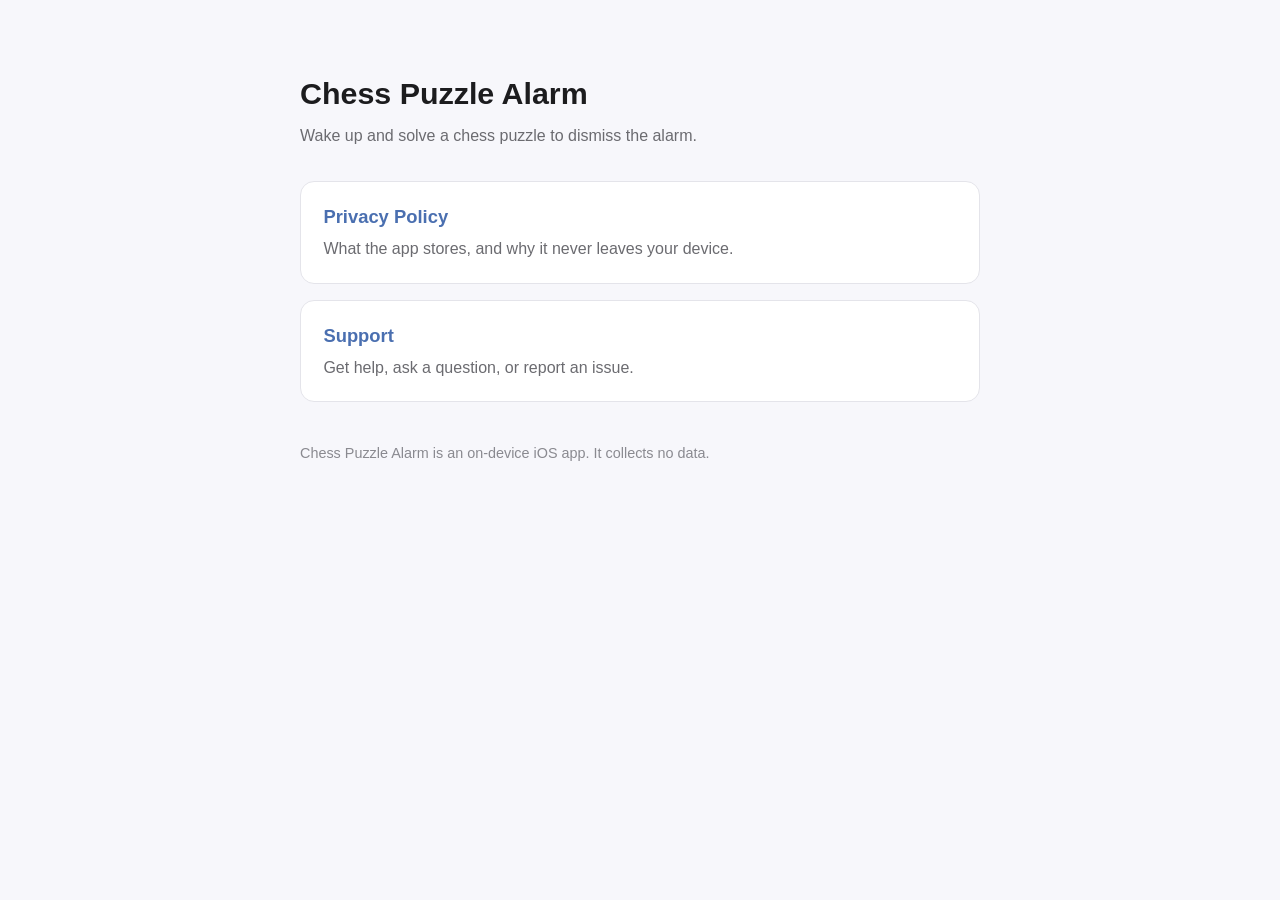
==== index.html @ 51ff82ed "Add privacy policy and support pages for Chess Puzzle Alarm" ====
<!DOCTYPE html>
<html lang="en">
<head>
<meta charset="UTF-8">
<meta name="viewport" content="width=device-width, initial-scale=1.0">
<title>Chess Puzzle Alarm</title>
<link rel="stylesheet" href="style.css">
</head>
<body>
  <h1>Chess Puzzle Alarm</h1>
  <p class="tag">Wake up and solve a chess puzzle to dismiss the alarm.</p>

  <a class="card" href="privacy.html">
    <h2>Privacy Policy</h2>
    <p>What the app stores, and why it never leaves your device.</p>
  </a>

  <a class="card" href="support.html">
    <h2>Support</h2>
    <p>Get help, ask a question, or report an issue.</p>
  </a>

  <footer>Chess Puzzle Alarm is an on-device iOS app. It collects no data.</footer>
</body>
</html>
---- style.css ----
:root { color-scheme: light dark; }
* { box-sizing: border-box; }
body {
  font-family: -apple-system, BlinkMacSystemFont, "Segoe UI", Roboto, Helvetica, Arial, sans-serif;
  line-height: 1.65;
  max-width: 720px;
  margin: 0 auto;
  padding: 3rem 1.25rem 4rem;
  color: #1c1c1e;
  background: #f7f7fb;
}
h1 { font-size: 1.9rem; margin-bottom: 0.25rem; }
h2 { font-size: 1.2rem; margin-top: 2rem; }
.tag { color: #6b6b70; margin: 0 0 2rem; }
.updated { color: #8a8a90; font-style: italic; margin-top: 0; }
a { color: #4a6fb0; }
ul { padding-left: 1.25rem; }
li { margin-bottom: 0.35rem; }
.back { display: inline-block; margin-bottom: 1.5rem; font-size: 0.95rem; }
.card {
  display: block;
  background: #ffffff;
  border: 1px solid #e4e4ea;
  border-radius: 14px;
  padding: 1.25rem 1.4rem;
  margin-bottom: 1rem;
  text-decoration: none;
  color: inherit;
}
.card:hover { border-color: #4a6fb0; }
.card h2 { margin: 0 0 0.25rem; font-size: 1.15rem; color: #4a6fb0; }
.card p { margin: 0; color: #6b6b70; }
footer { margin-top: 2.5rem; color: #8a8a90; font-size: 0.9rem; }
@media (prefers-color-scheme: dark) {
  body { color: #ececf0; background: #0e0e12; }
  .tag, .card p, footer { color: #9a9aa2; }
  .updated { color: #7a7a82; }
  a, .card h2 { color: #7aa0e0; }
  .card { background: #1a1a20; border-color: #2a2a32; }
}
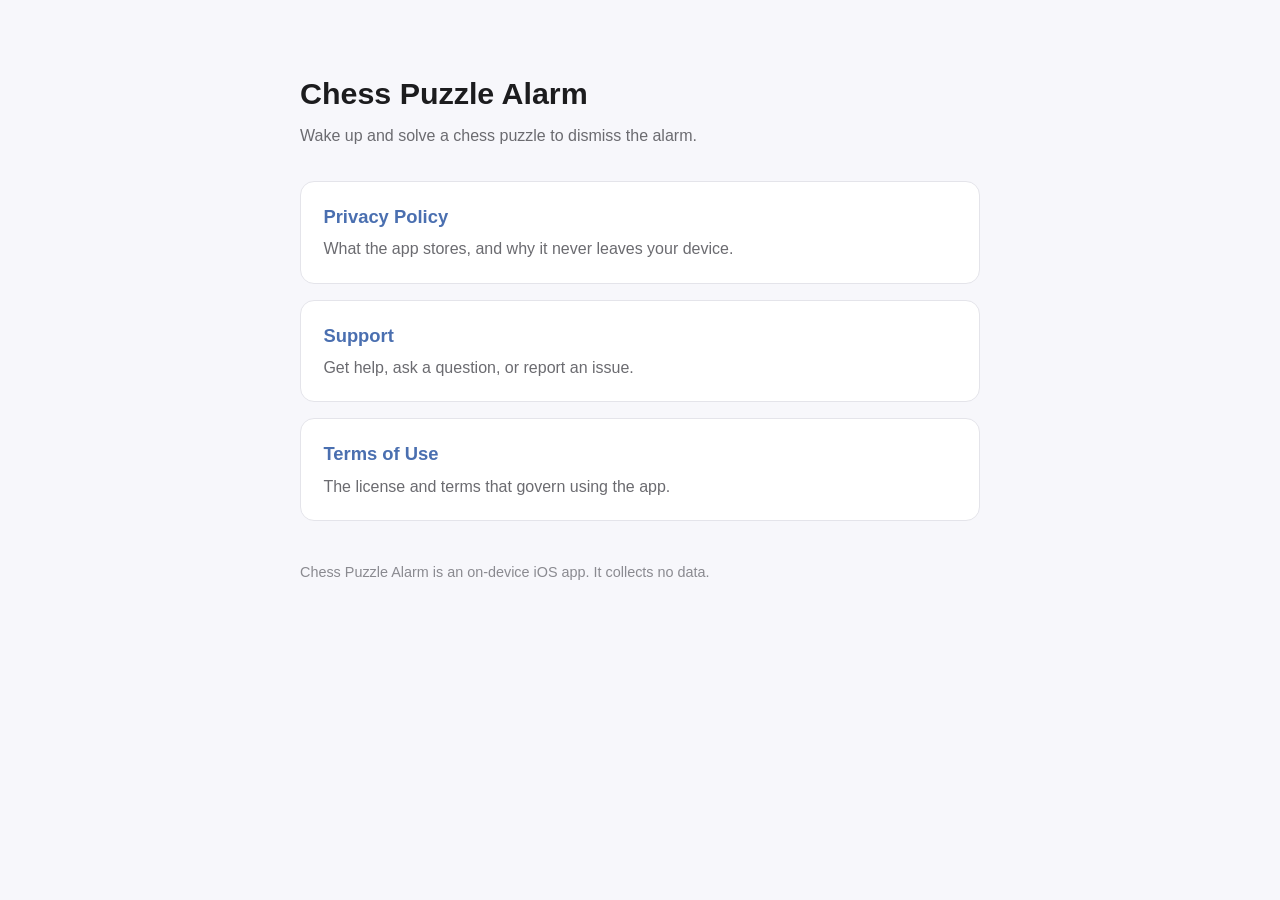
==== commit e5612861: "Add Terms of Use page" ====
--- a/index.html
+++ b/index.html
@@ -20,6 +20,11 @@
     <p>Get help, ask a question, or report an issue.</p>
   </a>
 
+  <a class="card" href="terms.html">
+    <h2>Terms of Use</h2>
+    <p>The license and terms that govern using the app.</p>
+  </a>
+
   <footer>Chess Puzzle Alarm is an on-device iOS app. It collects no data.</footer>
 </body>
 </html>
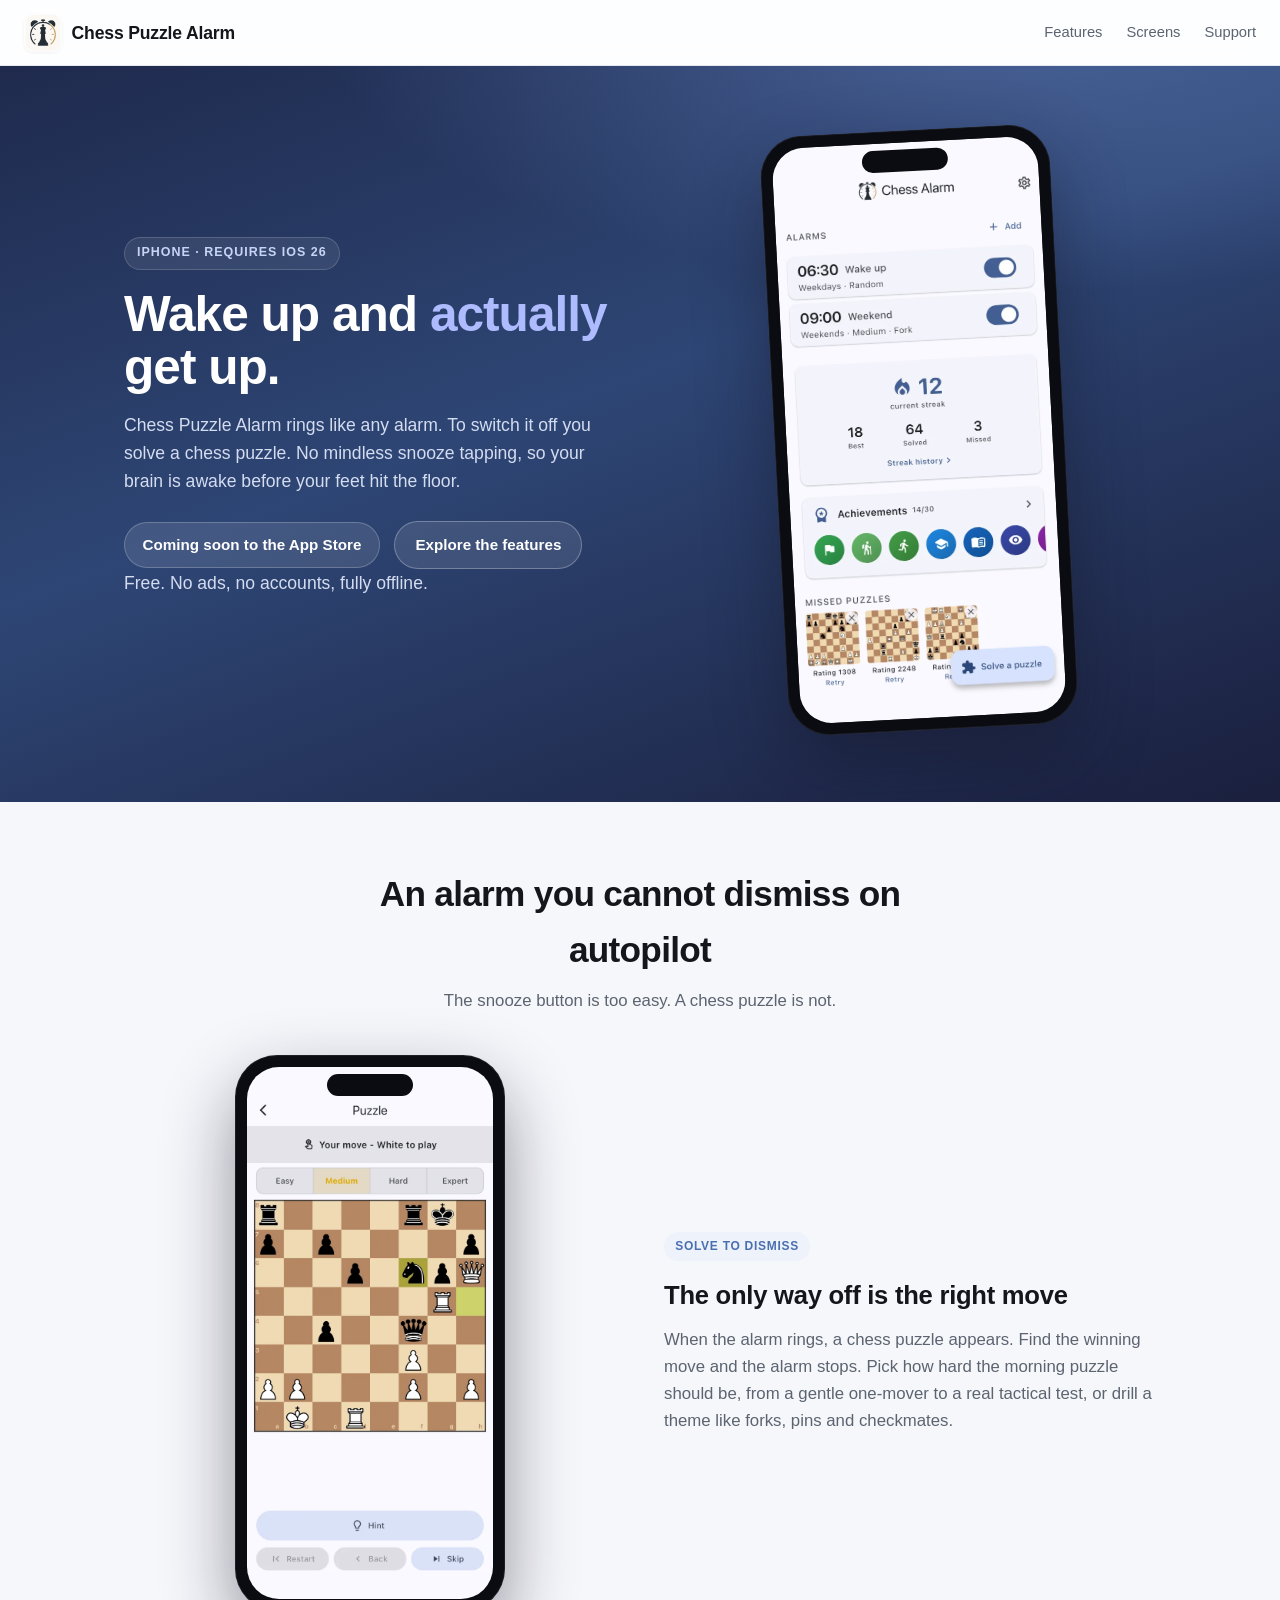
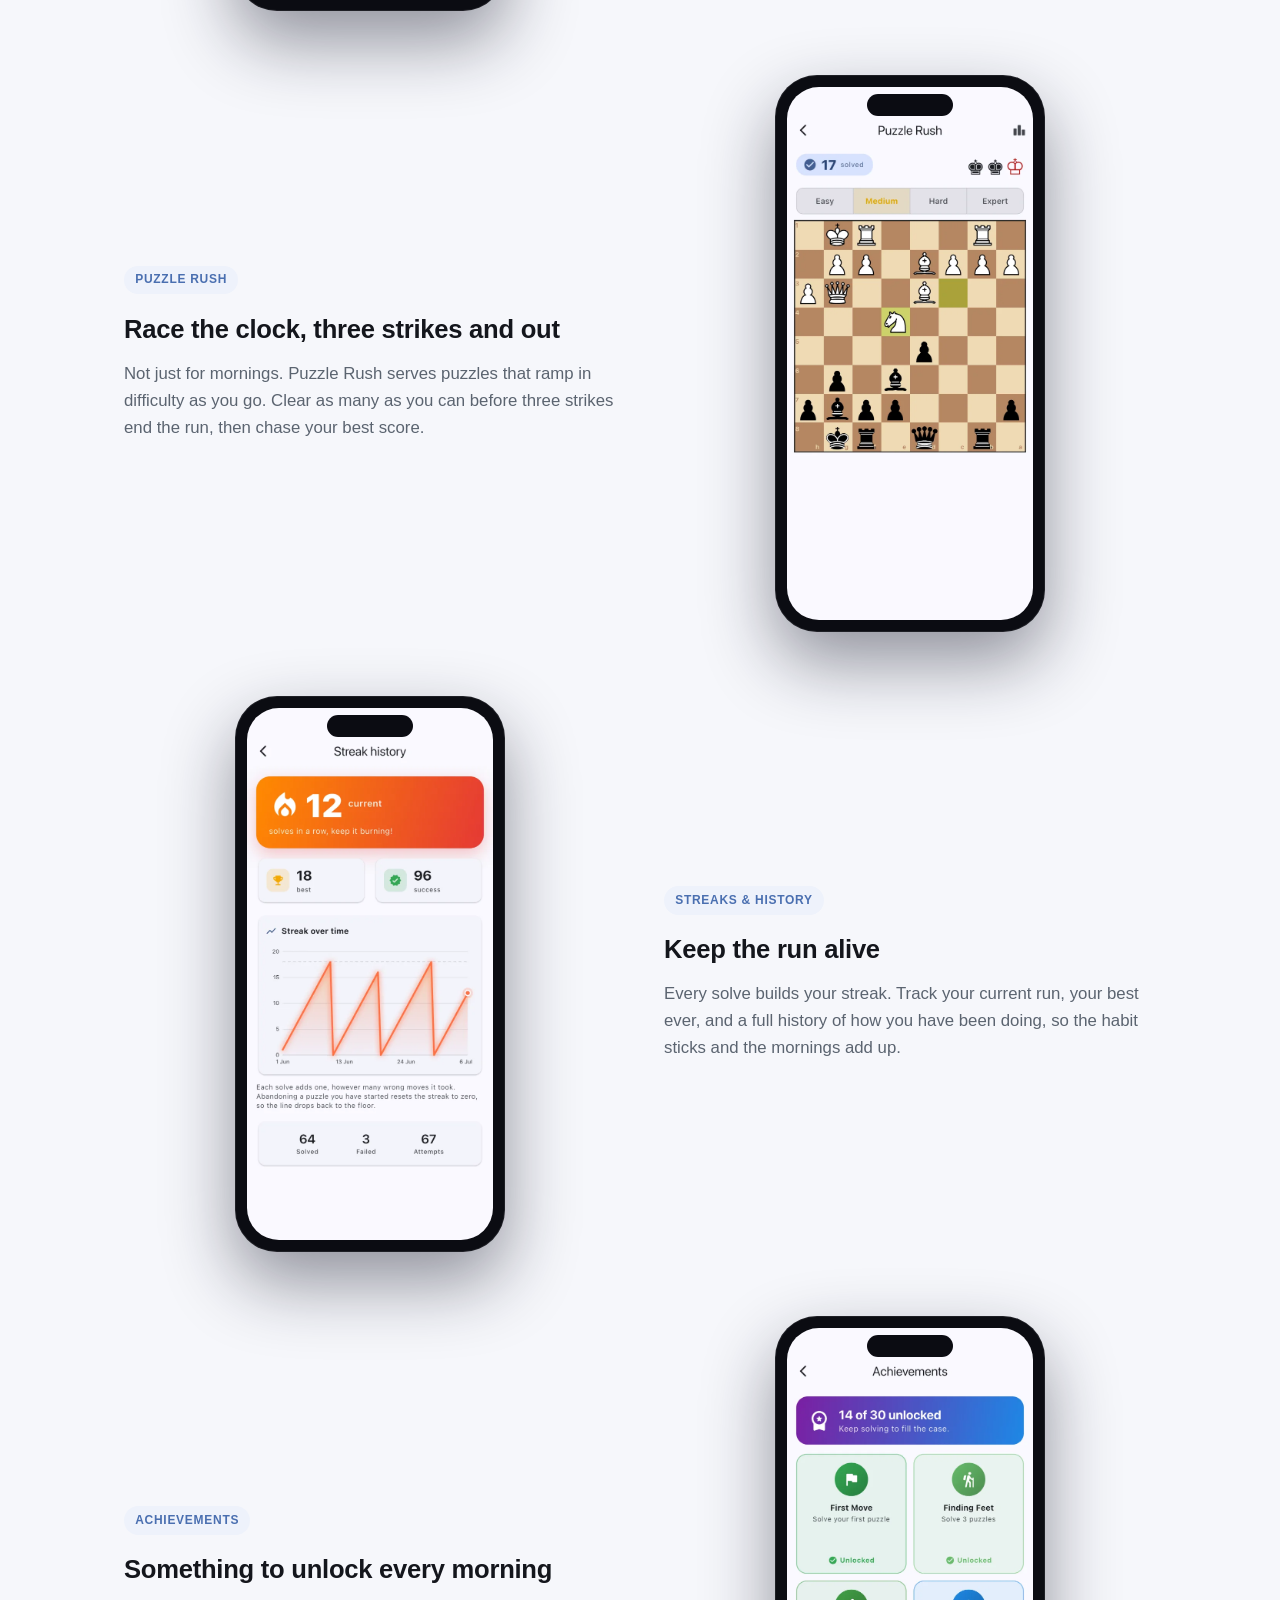
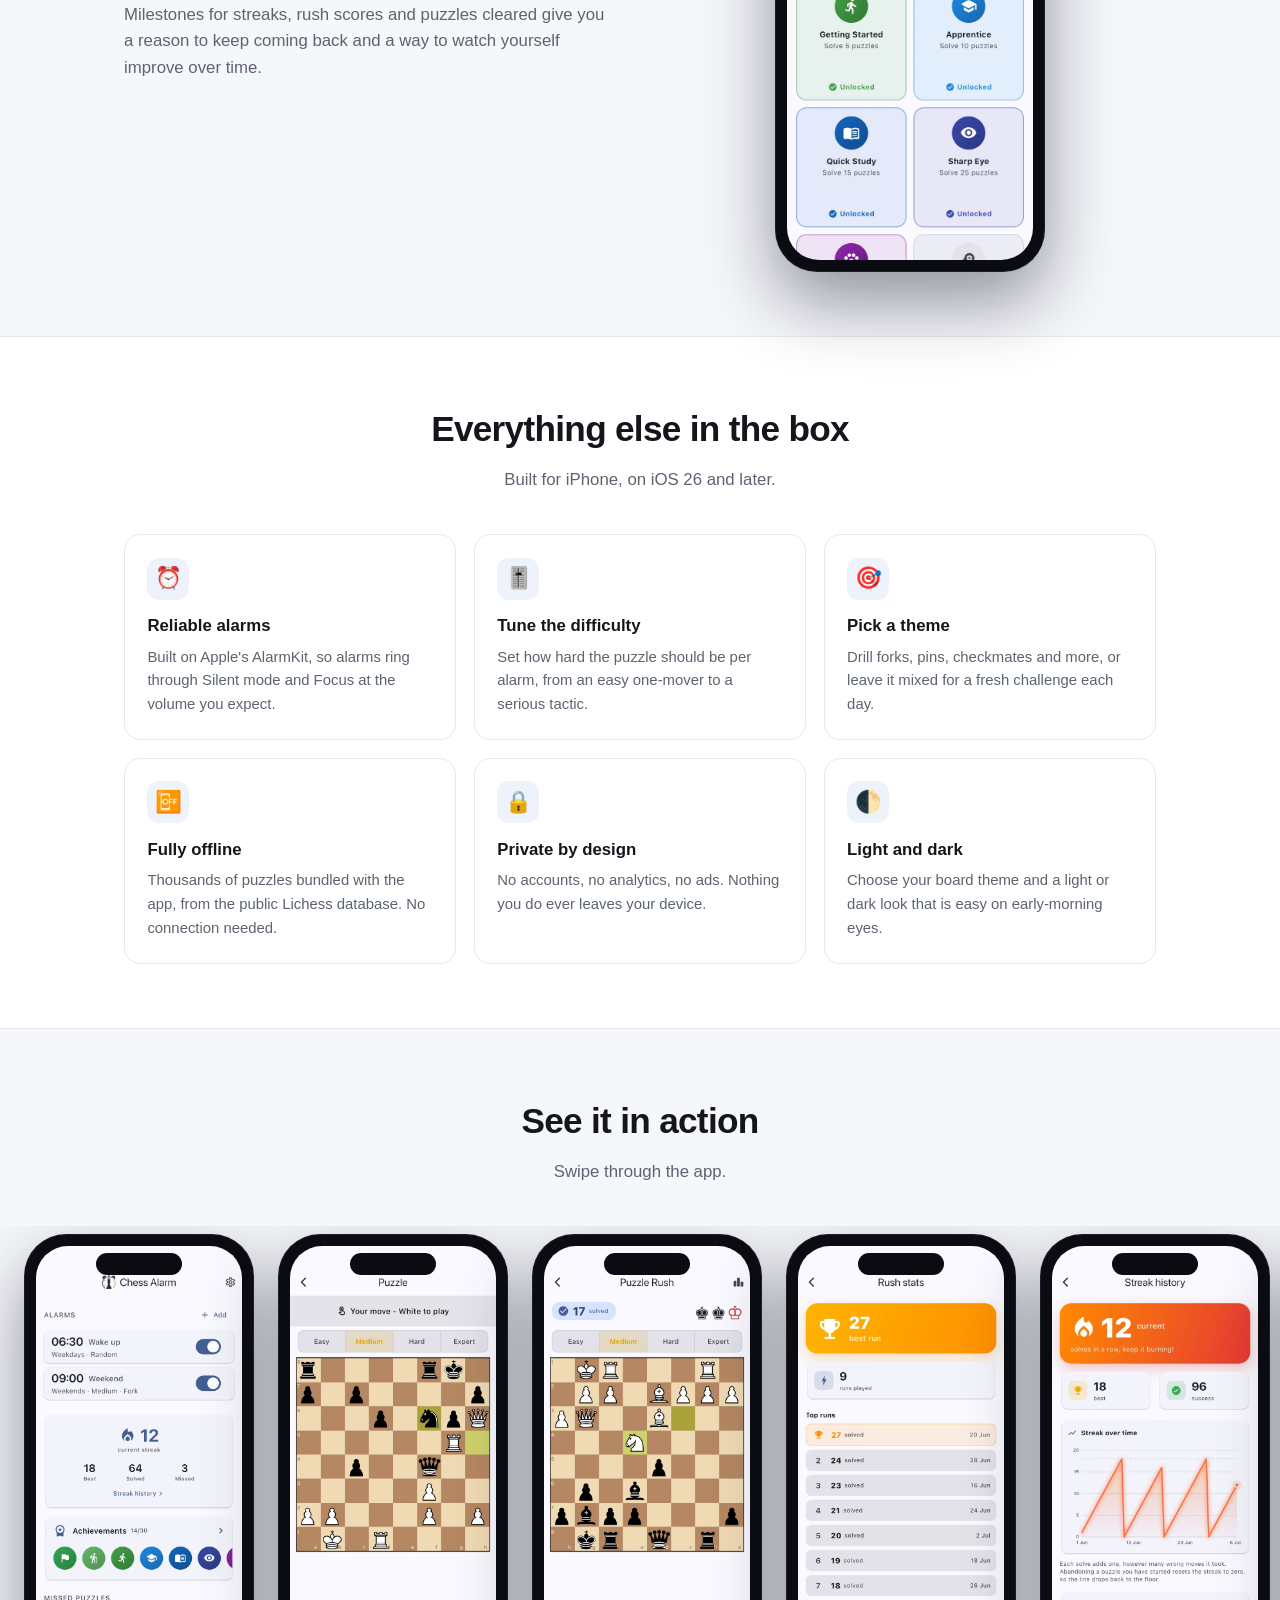
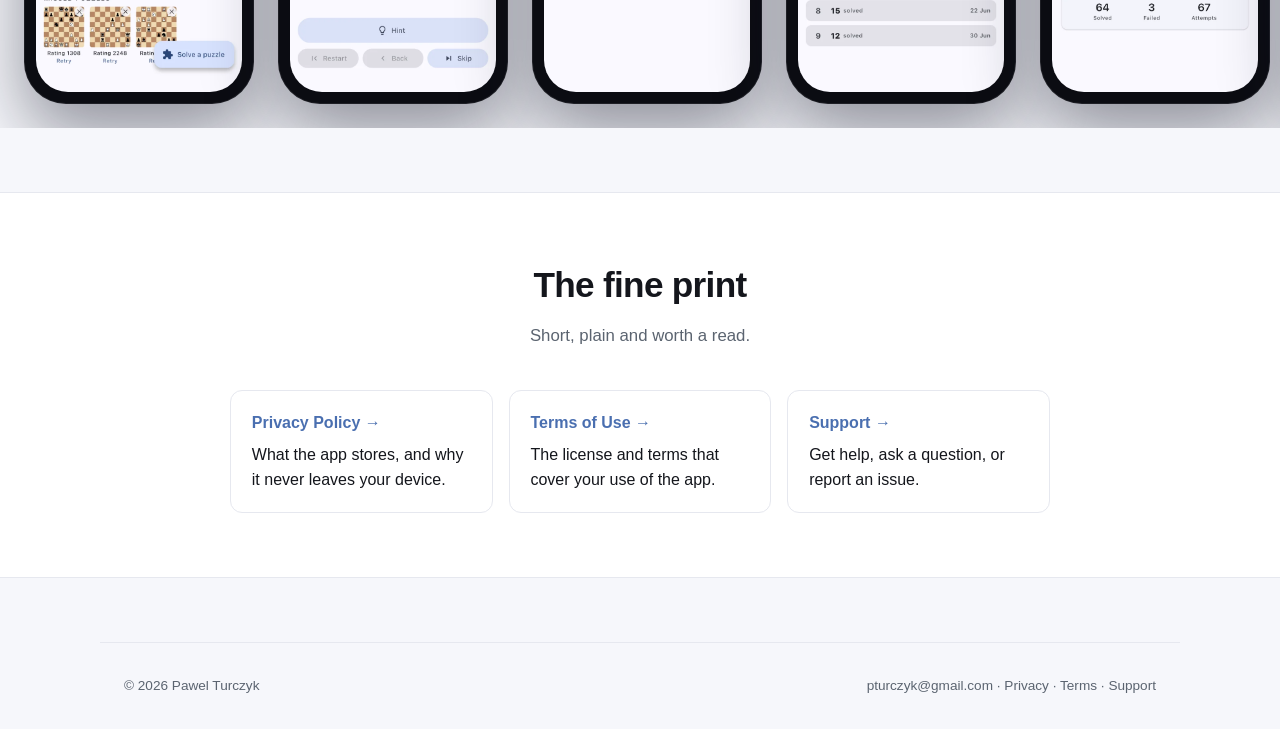
==== commit dce74207: "Rebuild landing page with screenshots and shared styling" ====
--- a/index.html
+++ b/index.html
@@ -1,30 +1,257 @@
 <!DOCTYPE html>
 <html lang="en">
 <head>
-<meta charset="UTF-8">
-<meta name="viewport" content="width=device-width, initial-scale=1.0">
-<title>Chess Puzzle Alarm</title>
-<link rel="stylesheet" href="style.css">
+  <meta charset="utf-8">
+  <meta name="viewport" content="width=device-width, initial-scale=1">
+  <title>Chess Puzzle Alarm - Solve a puzzle to wake up</title>
+  <meta name="description" content="An iPhone alarm you dismiss by solving a chess puzzle. No mindless snooze. Reliable AlarmKit alarms, Puzzle Rush, streaks and thousands of offline puzzles. Requires iOS 26.">
+  <meta name="theme-color" content="#2e4675">
+  <link rel="canonical" href="https://pturczyk.github.io/chess-puzzle-alarm-site/">
+
+  <meta property="og:type" content="website">
+  <meta property="og:site_name" content="Chess Puzzle Alarm">
+  <meta property="og:title" content="Chess Puzzle Alarm - Solve a puzzle to wake up">
+  <meta property="og:description" content="An iPhone alarm you dismiss by solving a chess puzzle. No mindless snooze. Reliable alarms, Puzzle Rush, streaks and thousands of offline puzzles.">
+  <meta property="og:url" content="https://pturczyk.github.io/chess-puzzle-alarm-site/">
+  <meta property="og:image" content="https://pturczyk.github.io/chess-puzzle-alarm-site/icon.png">
+
+  <link rel="icon" href="icon.png">
+  <link rel="apple-touch-icon" href="icon.png">
+  <link rel="stylesheet" href="styles.css">
+
+  <script type="application/ld+json">
+  {
+    "@context": "https://schema.org",
+    "@type": "MobileApplication",
+    "name": "Chess Puzzle Alarm",
+    "operatingSystem": "iOS 26",
+    "applicationCategory": ["GameApplication", "EducationalApplication"],
+    "description": "An iPhone alarm you dismiss by solving a chess puzzle. Reliable AlarmKit alarms, Puzzle Rush, streaks and thousands of offline puzzles.",
+    "author": { "@type": "Person", "name": "Pawel Turczyk" },
+    "offers": { "@type": "Offer", "price": "0", "priceCurrency": "USD" },
+    "screenshot": [
+      "https://pturczyk.github.io/chess-puzzle-alarm-site/screens/1-home.webp",
+      "https://pturczyk.github.io/chess-puzzle-alarm-site/screens/4-solve.webp",
+      "https://pturczyk.github.io/chess-puzzle-alarm-site/screens/5-rush.webp",
+      "https://pturczyk.github.io/chess-puzzle-alarm-site/screens/3-streak.webp"
+    ]
+  }
+  </script>
 </head>
 <body>
-  <h1>Chess Puzzle Alarm</h1>
-  <p class="tag">Wake up and solve a chess puzzle to dismiss the alarm.</p>
-
-  <a class="card" href="privacy.html">
-    <h2>Privacy Policy</h2>
-    <p>What the app stores, and why it never leaves your device.</p>
-  </a>
-
-  <a class="card" href="support.html">
-    <h2>Support</h2>
-    <p>Get help, ask a question, or report an issue.</p>
-  </a>
-
-  <a class="card" href="terms.html">
-    <h2>Terms of Use</h2>
-    <p>The license and terms that govern using the app.</p>
-  </a>
-
-  <footer>Chess Puzzle Alarm is an on-device iOS app. It collects no data.</footer>
+
+  <header>
+    <a href="index.html" style="display:flex;align-items:center;gap:0.6rem;">
+      <img src="icon.png" alt="Chess Puzzle Alarm icon" class="logo">
+      <h1>Chess Puzzle Alarm</h1>
+    </a>
+    <nav class="nav">
+      <span class="nav-links">
+        <a href="#features">Features</a>
+        <a href="#screens">Screens</a>
+        <a href="support.html">Support</a>
+      </span>
+    </nav>
+  </header>
+
+  <!-- ============ HERO ============ -->
+  <section class="hero">
+    <div class="wrap hero-inner">
+      <div class="hero-copy">
+        <span class="eyebrow">iPhone &middot; Requires iOS 26</span>
+        <h2>Wake up and <em>actually</em> get up.</h2>
+        <p>
+          Chess Puzzle Alarm rings like any alarm. To switch it off you solve a
+          chess puzzle. No mindless snooze tapping, so your brain is awake before
+          your feet hit the floor.
+        </p>
+        <div class="hero-cta">
+          <span class="pill">Coming soon to the App Store</span>
+          <a href="#features" class="btn btn-ghost">Explore the features</a>
+        </div>
+        <p class="hero-note">Free. No ads, no accounts, fully offline.</p>
+      </div>
+      <div class="hero-art">
+        <div class="device">
+          <img src="screens/1-home.webp" alt="Chess Puzzle Alarm home screen with alarms and streak" loading="eager" width="640">
+        </div>
+      </div>
+    </div>
+  </section>
+
+  <!-- ============ DEEP-DIVE FEATURES ============ -->
+  <section class="section" id="features">
+    <div class="wrap">
+      <div class="section-head">
+        <h2>An alarm you cannot dismiss on autopilot</h2>
+        <p>The snooze button is too easy. A chess puzzle is not.</p>
+      </div>
+
+      <div class="deep">
+
+        <!-- Solve to dismiss -->
+        <div class="deep-row">
+          <div class="deep-art">
+            <div class="device"><img src="screens/4-solve.webp" alt="A chess puzzle to solve to dismiss the alarm" loading="lazy" width="640"></div>
+          </div>
+          <div class="deep-copy">
+            <span class="tag">Solve to dismiss</span>
+            <h3>The only way off is the right move</h3>
+            <p>
+              When the alarm rings, a chess puzzle appears. Find the winning move
+              and the alarm stops. Pick how hard the morning puzzle should be, from
+              a gentle one-mover to a real tactical test, or drill a theme like
+              forks, pins and checkmates.
+            </p>
+          </div>
+        </div>
+
+        <!-- Puzzle Rush -->
+        <div class="deep-row reverse">
+          <div class="deep-art">
+            <div class="device"><img src="screens/5-rush.webp" alt="Puzzle Rush in progress with a running score" loading="lazy" width="640"></div>
+          </div>
+          <div class="deep-copy">
+            <span class="tag">Puzzle Rush</span>
+            <h3>Race the clock, three strikes and out</h3>
+            <p>
+              Not just for mornings. Puzzle Rush serves puzzles that ramp in
+              difficulty as you go. Clear as many as you can before three strikes
+              end the run, then chase your best score.
+            </p>
+          </div>
+        </div>
+
+        <!-- Streaks -->
+        <div class="deep-row">
+          <div class="deep-art">
+            <div class="device"><img src="screens/3-streak.webp" alt="Streak history chart with current and best streak" loading="lazy" width="640"></div>
+          </div>
+          <div class="deep-copy">
+            <span class="tag">Streaks &amp; history</span>
+            <h3>Keep the run alive</h3>
+            <p>
+              Every solve builds your streak. Track your current run, your best
+              ever, and a full history of how you have been doing, so the habit
+              sticks and the mornings add up.
+            </p>
+          </div>
+        </div>
+
+        <!-- Achievements -->
+        <div class="deep-row reverse">
+          <div class="deep-art">
+            <div class="device"><img src="screens/2-achievements.webp" alt="Achievements grid" loading="lazy" width="640"></div>
+          </div>
+          <div class="deep-copy">
+            <span class="tag">Achievements</span>
+            <h3>Something to unlock every morning</h3>
+            <p>
+              Milestones for streaks, rush scores and puzzles cleared give you a
+              reason to keep coming back and a way to watch yourself improve over
+              time.
+            </p>
+          </div>
+        </div>
+
+      </div>
+    </div>
+  </section>
+
+  <!-- ============ FEATURE GRID ============ -->
+  <section class="section alt">
+    <div class="wrap">
+      <div class="section-head">
+        <h2>Everything else in the box</h2>
+        <p>Built for iPhone, on iOS 26 and later.</p>
+      </div>
+      <div class="grid">
+        <div class="feature">
+          <div class="ico">⏰</div>
+          <h3>Reliable alarms</h3>
+          <p>Built on Apple's AlarmKit, so alarms ring through Silent mode and Focus at the volume you expect.</p>
+        </div>
+        <div class="feature">
+          <div class="ico">🎚️</div>
+          <h3>Tune the difficulty</h3>
+          <p>Set how hard the puzzle should be per alarm, from an easy one-mover to a serious tactic.</p>
+        </div>
+        <div class="feature">
+          <div class="ico">🎯</div>
+          <h3>Pick a theme</h3>
+          <p>Drill forks, pins, checkmates and more, or leave it mixed for a fresh challenge each day.</p>
+        </div>
+        <div class="feature">
+          <div class="ico">📴</div>
+          <h3>Fully offline</h3>
+          <p>Thousands of puzzles bundled with the app, from the public Lichess database. No connection needed.</p>
+        </div>
+        <div class="feature">
+          <div class="ico">🔒</div>
+          <h3>Private by design</h3>
+          <p>No accounts, no analytics, no ads. Nothing you do ever leaves your device.</p>
+        </div>
+        <div class="feature">
+          <div class="ico">🌓</div>
+          <h3>Light and dark</h3>
+          <p>Choose your board theme and a light or dark look that is easy on early-morning eyes.</p>
+        </div>
+      </div>
+    </div>
+  </section>
+
+  <!-- ============ SCREENS GALLERY ============ -->
+  <section class="section" id="screens">
+    <div class="wrap">
+      <div class="section-head">
+        <h2>See it in action</h2>
+        <p>Swipe through the app.</p>
+      </div>
+    </div>
+    <div class="gallery">
+      <div class="device"><img src="screens/1-home.webp" alt="Home screen" loading="lazy" width="640"></div>
+      <div class="device"><img src="screens/4-solve.webp" alt="Solving a puzzle" loading="lazy" width="640"></div>
+      <div class="device"><img src="screens/5-rush.webp" alt="Puzzle Rush" loading="lazy" width="640"></div>
+      <div class="device"><img src="screens/6-rush-stats.webp" alt="Rush stats" loading="lazy" width="640"></div>
+      <div class="device"><img src="screens/3-streak.webp" alt="Streak history" loading="lazy" width="640"></div>
+      <div class="device"><img src="screens/2-achievements.webp" alt="Achievements" loading="lazy" width="640"></div>
+      <div class="device"><img src="screens/7-appearance.webp" alt="Appearance settings" loading="lazy" width="640"></div>
+    </div>
+  </section>
+
+  <!-- ============ LEGAL ============ -->
+  <section class="section alt">
+    <div class="wrap">
+      <div class="section-head">
+        <h2>The fine print</h2>
+        <p>Short, plain and worth a read.</p>
+      </div>
+      <div class="cards">
+        <a class="card" href="privacy.html">
+          <h3>Privacy Policy &rarr;</h3>
+          <p>What the app stores, and why it never leaves your device.</p>
+        </a>
+        <a class="card" href="terms.html">
+          <h3>Terms of Use &rarr;</h3>
+          <p>The license and terms that cover your use of the app.</p>
+        </a>
+        <a class="card" href="support.html">
+          <h3>Support &rarr;</h3>
+          <p>Get help, ask a question, or report an issue.</p>
+        </a>
+      </div>
+    </div>
+  </section>
+
+  <footer>
+    <span>&copy; 2026 Pawel Turczyk</span>
+    <span>
+      <a href="mailto:pturczyk@gmail.com">pturczyk@gmail.com</a>
+      &middot; <a href="privacy.html">Privacy</a>
+      &middot; <a href="terms.html">Terms</a>
+      &middot; <a href="support.html">Support</a>
+    </span>
+  </footer>
+
 </body>
 </html>
--- a/styles.css
+++ b/styles.css
@@ -0,0 +1,375 @@
+:root {
+  --bg: #f6f7fb;
+  --surface: #ffffff;
+  --surface-2: #f0f2f9;
+  --fg: #14161c;
+  --muted: #5b6470;
+  --accent: #4a6fb0;
+  --accent-2: #6f8fd0;
+  --accent-deep: #2e4675;
+  --accent-soft: #eef2fb;
+  --border: #e6e8ef;
+  --radius: 16px;
+  --shadow-sm: 0 1px 3px rgba(20, 22, 28, 0.06);
+  --shadow-md: 0 10px 30px rgba(46, 70, 117, 0.12);
+  --shadow-lg: 0 30px 70px rgba(20, 22, 40, 0.45);
+  --maxw: 1080px;
+}
+
+* { box-sizing: border-box; }
+
+html { scroll-behavior: smooth; }
+
+html, body {
+  margin: 0;
+  padding: 0;
+  font-family: -apple-system, BlinkMacSystemFont, "Segoe UI", Roboto, sans-serif;
+  background: var(--bg);
+  color: var(--fg);
+  line-height: 1.6;
+  -webkit-font-smoothing: antialiased;
+  text-rendering: optimizeLegibility;
+}
+
+a { color: var(--accent); text-decoration: none; }
+a:hover { opacity: 0.85; }
+
+img { max-width: 100%; }
+
+.container {
+  max-width: 760px;
+  margin: 0 auto;
+  padding: 1.5rem 1.25rem 4rem;
+}
+
+.wrap {
+  max-width: var(--maxw);
+  margin: 0 auto;
+  padding: 0 1.5rem;
+}
+
+/* ---------- Header / nav ---------- */
+
+header {
+  position: sticky;
+  top: 0;
+  z-index: 50;
+  display: flex;
+  align-items: center;
+  gap: 0.75rem;
+  padding: 0.85rem 1.5rem;
+  background: rgba(255, 255, 255, 0.82);
+  backdrop-filter: saturate(180%) blur(14px);
+  -webkit-backdrop-filter: saturate(180%) blur(14px);
+  border-bottom: 1px solid var(--border);
+}
+
+.container > header {
+  margin: -1.5rem -1.25rem 1.5rem;
+}
+
+header img.logo {
+  width: 38px;
+  height: 38px;
+  border-radius: 9px;
+  box-shadow: var(--shadow-sm);
+}
+
+header h1 {
+  margin: 0;
+  font-size: 1.1rem;
+  font-weight: 700;
+  letter-spacing: -0.01em;
+}
+
+header a { color: var(--fg); }
+
+.nav { margin-left: auto; display: flex; align-items: center; gap: 1.5rem; }
+.nav-links { display: flex; gap: 1.5rem; }
+.nav-links a { color: var(--muted); font-size: 0.92rem; font-weight: 500; }
+.nav-links a:hover { color: var(--accent); opacity: 1; }
+
+/* ---------- Buttons ---------- */
+
+.btn {
+  display: inline-flex;
+  align-items: center;
+  gap: 0.5rem;
+  font-size: 0.95rem;
+  font-weight: 600;
+  padding: 0.7rem 1.25rem;
+  border-radius: 999px;
+  border: 1px solid transparent;
+  cursor: pointer;
+  transition: transform 0.15s ease, box-shadow 0.15s ease, background 0.15s ease;
+}
+.btn:hover { opacity: 1; transform: translateY(-1px); }
+
+.btn-ghost {
+  background: rgba(255, 255, 255, 0.1);
+  color: #fff;
+  border-color: rgba(255, 255, 255, 0.28);
+}
+
+.pill {
+  display: inline-flex;
+  align-items: center;
+  gap: 0.5rem;
+  padding: 0.6rem 1.1rem;
+  border-radius: 999px;
+  background: rgba(255, 255, 255, 0.1);
+  border: 1px solid rgba(255, 255, 255, 0.22);
+  color: #fff;
+  font-weight: 600;
+  font-size: 0.95rem;
+}
+
+/* ---------- Hero ---------- */
+
+.hero {
+  position: relative;
+  overflow: hidden;
+  background:
+    radial-gradient(1200px 500px at 80% -10%, rgba(111, 143, 208, 0.5), transparent 60%),
+    linear-gradient(160deg, #1f2a4d 0%, #2e4675 45%, #1a1f3d 100%);
+  color: #fff;
+  padding: 4rem 0 4.5rem;
+}
+
+.hero-inner {
+  display: grid;
+  grid-template-columns: 1.05fr 0.95fr;
+  gap: 2rem;
+  align-items: center;
+}
+
+.eyebrow {
+  display: inline-block;
+  font-size: 0.78rem;
+  font-weight: 700;
+  letter-spacing: 0.08em;
+  text-transform: uppercase;
+  color: #c7d4f5;
+  background: rgba(255, 255, 255, 0.08);
+  border: 1px solid rgba(255, 255, 255, 0.16);
+  padding: 0.35rem 0.75rem;
+  border-radius: 999px;
+  margin-bottom: 1.1rem;
+}
+
+.hero h2 {
+  margin: 0 0 1rem;
+  font-size: clamp(2.1rem, 5vw, 3.1rem);
+  line-height: 1.08;
+  font-weight: 800;
+  letter-spacing: -0.02em;
+}
+.hero h2 em { color: #aebcff; font-style: normal; }
+
+.hero p {
+  margin: 0 0 1.6rem;
+  font-size: 1.1rem;
+  color: #d4dcf0;
+  max-width: 30rem;
+}
+
+.hero-cta { display: flex; align-items: center; gap: 0.9rem; flex-wrap: wrap; }
+.hero-note { margin-top: 1rem; font-size: 0.85rem; color: #aab4d8; }
+
+.hero-art {
+  position: relative;
+  display: flex;
+  justify-content: center;
+  align-items: flex-end;
+  min-height: 480px;
+}
+
+/* ---------- Phone device frame ---------- */
+
+.device {
+  position: relative;
+  width: 270px;
+  background: #0b0c12;
+  border-radius: 42px;
+  padding: 11px;
+  box-shadow: var(--shadow-lg);
+  border: 1px solid rgba(255, 255, 255, 0.08);
+}
+.device::before {
+  content: "";
+  position: absolute;
+  top: 18px;
+  left: 50%;
+  transform: translateX(-50%);
+  width: 86px;
+  height: 22px;
+  background: #0b0c12;
+  border-radius: 999px;
+  z-index: 2;
+}
+.device img { display: block; width: 100%; border-radius: 32px; }
+
+.hero-art .device { width: 290px; transform: rotate(-3deg); }
+
+/* ---------- Section scaffolding ---------- */
+
+.section { padding: 4rem 0; }
+.section.alt { background: var(--surface); border-block: 1px solid var(--border); }
+
+.section-head { text-align: center; max-width: 40rem; margin: 0 auto 2.5rem; }
+.section-head h2 {
+  margin: 0 0 0.6rem;
+  font-size: clamp(1.7rem, 3.5vw, 2.2rem);
+  font-weight: 800;
+  letter-spacing: -0.02em;
+}
+.section-head p { margin: 0; color: var(--muted); font-size: 1.05rem; }
+
+/* ---------- Deep-dive feature rows ---------- */
+
+.deep { display: flex; flex-direction: column; gap: 4rem; }
+
+.deep-row {
+  display: grid;
+  grid-template-columns: 1fr 1fr;
+  gap: 3rem;
+  align-items: center;
+}
+.deep-row.reverse .deep-art { order: 2; }
+
+.deep-art { display: flex; justify-content: center; }
+
+.deep-copy .tag {
+  display: inline-block;
+  font-size: 0.75rem;
+  font-weight: 700;
+  letter-spacing: 0.06em;
+  text-transform: uppercase;
+  color: var(--accent);
+  background: var(--accent-soft);
+  padding: 0.3rem 0.7rem;
+  border-radius: 999px;
+  margin-bottom: 0.9rem;
+}
+.deep-copy h3 {
+  margin: 0 0 0.7rem;
+  font-size: 1.6rem;
+  font-weight: 800;
+  letter-spacing: -0.01em;
+  color: var(--fg);
+}
+.deep-copy p { margin: 0; color: var(--muted); font-size: 1.05rem; }
+
+/* ---------- Feature grid ---------- */
+
+.grid { display: grid; grid-template-columns: repeat(3, 1fr); gap: 1.1rem; }
+
+.feature {
+  background: var(--surface);
+  border: 1px solid var(--border);
+  border-radius: var(--radius);
+  padding: 1.4rem;
+  transition: transform 0.15s ease, box-shadow 0.15s ease, border-color 0.15s ease;
+}
+.feature:hover { transform: translateY(-3px); box-shadow: var(--shadow-md); border-color: #d6dbef; }
+
+.feature .ico {
+  width: 42px; height: 42px;
+  display: grid; place-items: center;
+  border-radius: 12px;
+  background: var(--accent-soft);
+  font-size: 1.35rem;
+  margin-bottom: 0.85rem;
+}
+.feature h3 { margin: 0 0 0.35rem; font-size: 1.05rem; font-weight: 700; color: var(--fg); }
+.feature p { margin: 0; font-size: 0.93rem; color: var(--muted); }
+
+/* ---------- Gallery ---------- */
+
+.gallery {
+  display: flex;
+  gap: 1.5rem;
+  justify-content: safe center;
+  overflow-x: auto;
+  padding: 0.5rem 1.5rem 1.5rem;
+  scroll-snap-type: x mandatory;
+  -webkit-overflow-scrolling: touch;
+}
+.gallery .device { flex: 0 0 auto; width: 230px; scroll-snap-align: center; }
+
+/* ---------- Legal cards ---------- */
+
+.cards {
+  display: grid;
+  grid-template-columns: repeat(3, 1fr);
+  gap: 1rem;
+  max-width: 820px;
+  margin: 0 auto;
+}
+
+.card {
+  background: var(--surface);
+  border: 1px solid var(--border);
+  border-radius: 12px;
+  padding: 1.2rem 1.3rem;
+  color: var(--fg);
+  transition: border-color 0.15s, transform 0.15s, box-shadow 0.15s;
+}
+.card:hover { border-color: var(--accent); transform: translateY(-2px); box-shadow: var(--shadow-sm); opacity: 1; }
+.card h3 { margin: 0 0 0.4rem; color: var(--accent); font-size: 1rem; }
+.card p { margin: 0; }
+
+/* ---------- Legal page body ---------- */
+
+h2 { font-size: 1.5rem; font-weight: 700; }
+h3 { font-size: 1.05rem; font-weight: 600; }
+p { margin: 0.75rem 0; }
+ul { padding-left: 1.5rem; }
+.muted { color: var(--muted); font-size: 0.95rem; }
+
+.legal {
+  background: var(--surface);
+  border: 1px solid var(--border);
+  border-radius: 12px;
+  padding: 1.75rem 2rem;
+}
+.legal h2 { margin-top: 0; }
+
+/* ---------- Footer ---------- */
+
+footer {
+  margin-top: 4rem;
+  padding: 2rem 1.5rem;
+  border-top: 1px solid var(--border);
+  color: var(--muted);
+  font-size: 0.85rem;
+  display: flex;
+  justify-content: space-between;
+  flex-wrap: wrap;
+  gap: 0.75rem;
+  max-width: var(--maxw);
+  margin-inline: auto;
+}
+footer a { color: var(--muted); }
+footer a:hover { color: var(--accent); }
+
+/* ---------- Responsive ---------- */
+
+@media (max-width: 860px) {
+  .hero-inner { grid-template-columns: 1fr; text-align: center; }
+  .hero p { margin-inline: auto; }
+  .hero-cta { justify-content: center; }
+  .hero-art { min-height: 0; margin-top: 2.5rem; }
+  .deep-row { grid-template-columns: 1fr; gap: 1.5rem; }
+  .deep-row.reverse .deep-art { order: 0; }
+  .deep-copy { text-align: center; }
+  .grid { grid-template-columns: 1fr 1fr; }
+  .cards { grid-template-columns: 1fr; }
+  .nav-links { display: none; }
+}
+
+@media (max-width: 540px) {
+  .grid { grid-template-columns: 1fr; }
+  .legal { padding: 1.25rem; }
+  .container > header { margin: -1.5rem -1.25rem 1.5rem; }
+}
